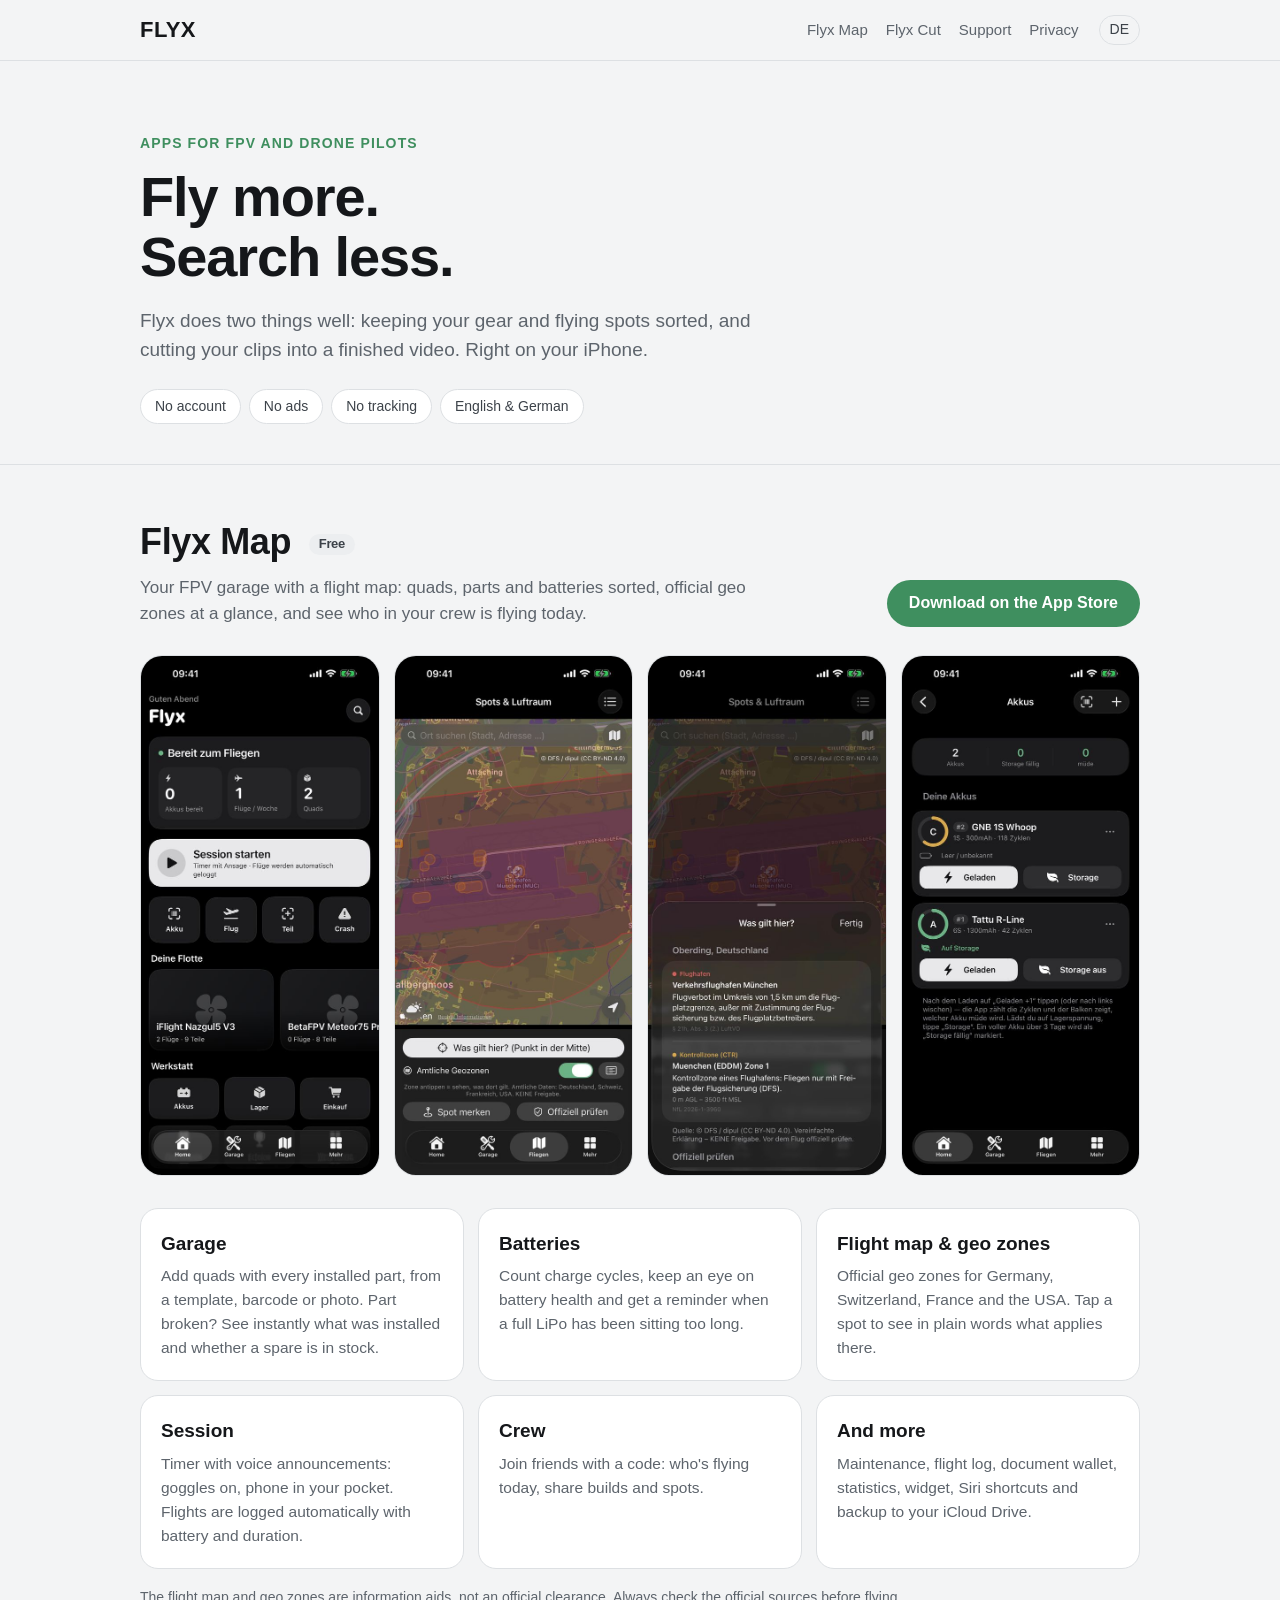
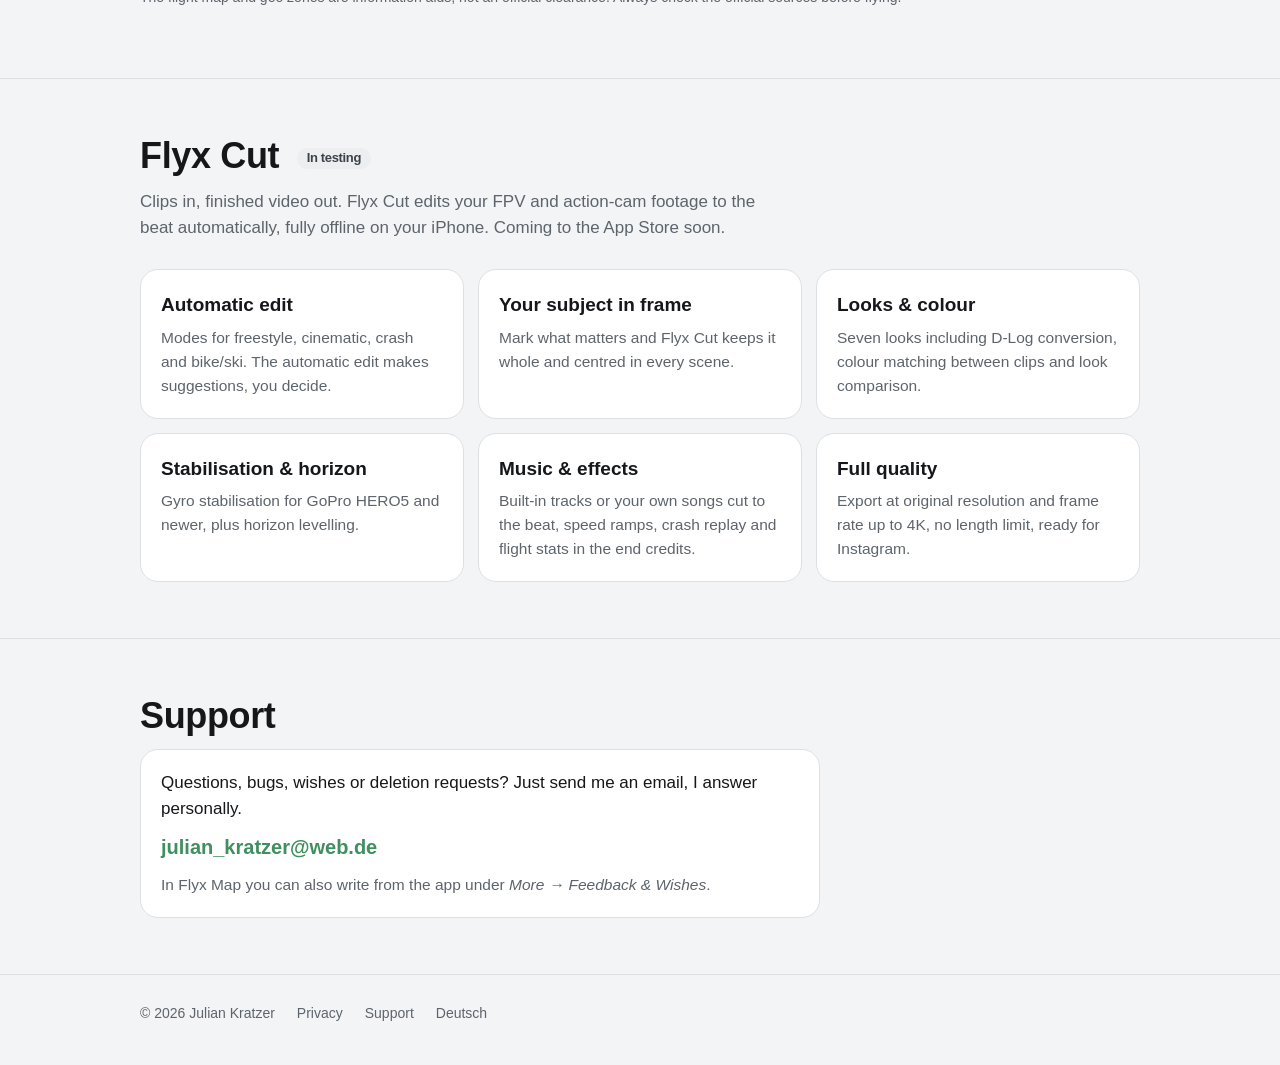
==== site/en/index.html @ c6695c89 "Flyx-Webseite (GitHub Pages): Start, Map, Cut, Support, Datenschutz in DE und EN Liegt hier nur als " ====
<!doctype html>
<html lang="en">
<head>
<meta charset="utf-8">
<meta name="viewport" content="width=device-width, initial-scale=1">
<title>Flyx – Apps for FPV pilots</title>
<meta name="description" content="Flyx Map and Flyx Cut: garage, geo zones and video editing for FPV and drone pilots. No account, no ads, no tracking.">
<link rel="alternate" hreflang="de" href="../">
<link rel="stylesheet" href="../style.css">
</head>
<body>
<header class="top">
  <div class="wrap">
    <a class="brand" href="./">FLYX</a>
    <nav class="main">
      <a href="#map">Flyx Map</a>
      <a href="#cut">Flyx Cut</a>
      <a href="#support">Support</a>
      <a href="privacy.html">Privacy</a>
    </nav>
    <a class="lang" href="../" hreflang="de">DE</a>
  </div>
</header>

<main>
  <section class="hero">
    <div class="wrap">
      <p class="eyebrow">Apps for FPV and drone pilots</p>
      <h1>Fly more.<br>Search less.</h1>
      <p class="lead">Flyx does two things well: keeping your gear and flying spots sorted, and cutting your clips into a finished video. Right on your iPhone.</p>
      <div class="pills">
        <span class="pill">No account</span>
        <span class="pill">No ads</span>
        <span class="pill">No tracking</span>
        <span class="pill">English &amp; German</span>
      </div>
    </div>
  </section>

  <section class="app" id="map">
    <div class="wrap">
      <div class="app-head">
        <div>
          <h2>Flyx Map <span class="badge">Free</span></h2>
          <p>Your FPV garage with a flight map: quads, parts and batteries sorted, official geo zones at a glance, and see who in your crew is flying today.</p>
        </div>
        <a class="btn" href="https://apps.apple.com/app/id6819318431">Download on the App Store</a>
      </div>

      <div class="shots">
        <img src="../img/map-home.jpg" alt="Flyx Map: home screen with fleet and session" loading="lazy" width="540" height="1173">
        <img src="../img/map-map.jpg" alt="Flyx Map: flight map with official geo zones" loading="lazy" width="540" height="1173">
        <img src="../img/map-zone.jpg" alt="Flyx Map: what applies here, in plain words" loading="lazy" width="540" height="1173">
        <img src="../img/map-akkus.jpg" alt="Flyx Map: batteries with charge cycles" loading="lazy" width="540" height="1173">
      </div>

      <div class="grid">
        <div class="card"><h3>Garage</h3><p>Add quads with every installed part, from a template, barcode or photo. Part broken? See instantly what was installed and whether a spare is in stock.</p></div>
        <div class="card"><h3>Batteries</h3><p>Count charge cycles, keep an eye on battery health and get a reminder when a full LiPo has been sitting too long.</p></div>
        <div class="card"><h3>Flight map &amp; geo zones</h3><p>Official geo zones for Germany, Switzerland, France and the USA. Tap a spot to see in plain words what applies there.</p></div>
        <div class="card"><h3>Session</h3><p>Timer with voice announcements: goggles on, phone in your pocket. Flights are logged automatically with battery and duration.</p></div>
        <div class="card"><h3>Crew</h3><p>Join friends with a code: who's flying today, share builds and spots.</p></div>
        <div class="card"><h3>And more</h3><p>Maintenance, flight log, document wallet, statistics, widget, Siri shortcuts and backup to your iCloud Drive.</p></div>
      </div>
      <p class="note">The flight map and geo zones are information aids, not an official clearance. Always check the official sources before flying.</p>
    </div>
  </section>

  <section class="app" id="cut">
    <div class="wrap">
      <div class="app-head">
        <div>
          <h2>Flyx Cut <span class="badge">In testing</span></h2>
          <p>Clips in, finished video out. Flyx Cut edits your FPV and action-cam footage to the beat automatically, fully offline on your iPhone. Coming to the App Store soon.</p>
        </div>
      </div>

      <div class="grid">
        <div class="card"><h3>Automatic edit</h3><p>Modes for freestyle, cinematic, crash and bike/ski. The automatic edit makes suggestions, you decide.</p></div>
        <div class="card"><h3>Your subject in frame</h3><p>Mark what matters and Flyx Cut keeps it whole and centred in every scene.</p></div>
        <div class="card"><h3>Looks &amp; colour</h3><p>Seven looks including D-Log conversion, colour matching between clips and look comparison.</p></div>
        <div class="card"><h3>Stabilisation &amp; horizon</h3><p>Gyro stabilisation for GoPro HERO5 and newer, plus horizon levelling.</p></div>
        <div class="card"><h3>Music &amp; effects</h3><p>Built-in tracks or your own songs cut to the beat, speed ramps, crash replay and flight stats in the end credits.</p></div>
        <div class="card"><h3>Full quality</h3><p>Export at original resolution and frame rate up to 4K, no length limit, ready for Instagram.</p></div>
      </div>
    </div>
  </section>

  <section class="support" id="support">
    <div class="wrap">
      <h2>Support</h2>
      <div class="card">
        <p>Questions, bugs, wishes or deletion requests? Just send me an email, I answer personally.</p>
        <p><a class="mail" href="mailto:julian_kratzer@web.de">julian_kratzer@web.de</a></p>
        <p style="color:var(--muted);font-size:15.5px;margin:0">In Flyx Map you can also write from the app under <em>More → Feedback &amp; Wishes</em>.</p>
      </div>
    </div>
  </section>
</main>

<footer>
  <div class="wrap">
    <span>© 2026 Julian Kratzer</span>
    <a href="privacy.html">Privacy</a>
    <a href="#support">Support</a>
    <a href="../" hreflang="de">Deutsch</a>
  </div>
</footer>
</body>
</html>
---- site/style.css ----
:root {
  --bg: #0e0f11;
  --surface: #17191c;
  --surface-2: #1f2226;
  --line: #2a2e33;
  --text: #eceef0;
  --muted: #9aa1a9;
  --silver: #c4c9cf;
  --accent: #62b080;
  --accent-ink: #0e0f11;
  --radius: 18px;
  color-scheme: dark;
}
@media (prefers-color-scheme: light) {
  :root:not([data-theme="dark"]) {
    --bg: #f3f4f5;
    --surface: #ffffff;
    --surface-2: #eceef0;
    --line: #dde0e3;
    --text: #15171a;
    --muted: #5d646c;
    --silver: #3c4249;
    --accent: #3f8f5f;
    --accent-ink: #ffffff;
    color-scheme: light;
  }
}
:root[data-theme="light"] {
  --bg: #f3f4f5;
  --surface: #ffffff;
  --surface-2: #eceef0;
  --line: #dde0e3;
  --text: #15171a;
  --muted: #5d646c;
  --silver: #3c4249;
  --accent: #3f8f5f;
  --accent-ink: #ffffff;
  color-scheme: light;
}

* { box-sizing: border-box; }
html { -webkit-text-size-adjust: 100%; scroll-behavior: smooth; }
body {
  margin: 0;
  background: var(--bg);
  color: var(--text);
  font: 17px/1.55 -apple-system, BlinkMacSystemFont, "SF Pro Text", "Segoe UI", Roboto, Helvetica, Arial, sans-serif;
}
a { color: var(--accent); text-decoration: none; }
a:hover { text-decoration: underline; }
img { max-width: 100%; display: block; }

.wrap { max-width: 1040px; margin: 0 auto; padding: 0 20px; }

header.top {
  position: sticky; top: env(safe-area-inset-top, 0px); z-index: 10;
  background: color-mix(in srgb, var(--bg) 88%, transparent);
  backdrop-filter: blur(12px); -webkit-backdrop-filter: blur(12px);
  border-bottom: 1px solid var(--line);
}
header.top .wrap { display: flex; align-items: center; gap: 20px; height: 60px; }
.brand { font-weight: 800; font-size: 22px; letter-spacing: .02em; color: var(--text); }
.brand:hover { text-decoration: none; }
nav.main { display: flex; gap: 18px; margin-left: auto; font-size: 15px; }
nav.main a { color: var(--muted); }
nav.main a:hover { color: var(--text); text-decoration: none; }
.lang { font-size: 14px; border: 1px solid var(--line); border-radius: 999px; padding: 3px 10px; color: var(--silver); }
.lang:hover { text-decoration: none; border-color: var(--silver); }
@media (max-width: 640px) { nav.main { display: none; } .lang { margin-left: auto; } }

.hero { padding: 72px 0 40px; }
.eyebrow { color: var(--accent); font-weight: 600; font-size: 14px; letter-spacing: .08em; text-transform: uppercase; margin: 0 0 12px; }
h1 { font-size: clamp(34px, 6vw, 56px); line-height: 1.08; margin: 0 0 18px; letter-spacing: -.02em; }
h2 { font-size: clamp(26px, 4vw, 36px); line-height: 1.15; margin: 0 0 12px; letter-spacing: -.01em; }
h3 { font-size: 19px; margin: 0 0 6px; }
.lead { font-size: 19px; color: var(--muted); max-width: 640px; margin: 0; }
.pills { display: flex; flex-wrap: wrap; gap: 8px; margin-top: 24px; }
.pill { background: var(--surface); border: 1px solid var(--line); border-radius: 999px; padding: 6px 14px; font-size: 14px; color: var(--silver); }

section.app { padding: 56px 0; border-top: 1px solid var(--line); }
.app-head { display: flex; flex-wrap: wrap; align-items: end; justify-content: space-between; gap: 16px; margin-bottom: 28px; }
.app-head p { color: var(--muted); margin: 0; max-width: 620px; }
.btn {
  display: inline-block; background: var(--accent); color: var(--accent-ink);
  font-weight: 600; border-radius: 999px; padding: 11px 22px; font-size: 16px;
}
.btn:hover { text-decoration: none; filter: brightness(1.05); }
.btn.ghost { background: transparent; color: var(--text); border: 1px solid var(--line); }
.badge { display: inline-block; font-size: 13px; font-weight: 600; border-radius: 999px; padding: 3px 10px; background: var(--surface-2); color: var(--silver); margin-left: 8px; vertical-align: middle; }

.shots { display: grid; grid-template-columns: repeat(4, 1fr); gap: 14px; margin-bottom: 32px; }
.shots img { border-radius: 22px; border: 1px solid var(--line); background: var(--surface); aspect-ratio: 1320 / 2868; object-fit: cover; width: 100%; height: auto; }
@media (max-width: 760px) {
  .shots { grid-template-columns: repeat(4, 62%); overflow-x: auto; scroll-snap-type: x mandatory; padding-bottom: 6px; }
  .shots img { scroll-snap-align: start; }
}

.grid { display: grid; grid-template-columns: repeat(3, 1fr); gap: 14px; }
@media (max-width: 860px) { .grid { grid-template-columns: repeat(2, 1fr); } }
@media (max-width: 560px) { .grid { grid-template-columns: 1fr; } }
.card { background: var(--surface); border: 1px solid var(--line); border-radius: var(--radius); padding: 20px; }
.card p { margin: 0; color: var(--muted); font-size: 15.5px; }
.note { color: var(--muted); font-size: 14px; margin-top: 18px; }

.support { padding: 56px 0; border-top: 1px solid var(--line); }
.support .card { max-width: 680px; }
.support .card p { color: var(--text); font-size: 17px; margin-bottom: 10px; }
.mail { font-size: 20px; font-weight: 600; }

footer { border-top: 1px solid var(--line); padding: 28px 0 40px; color: var(--muted); font-size: 14px; }
footer .wrap { display: flex; flex-wrap: wrap; gap: 8px 22px; }
footer a { color: var(--muted); }

/* Rechtstexte */
.legal { padding: 48px 0 24px; max-width: 760px; }
.legal h1 { font-size: clamp(30px, 5vw, 42px); }
.legal h2 { font-size: 24px; margin-top: 40px; }
.legal h3 { margin-top: 24px; }
.legal p, .legal li { color: var(--text); }
.legal ul { padding-left: 20px; }
.legal li { margin-bottom: 8px; }
.legal .meta { color: var(--muted); }
.toc { display: flex; gap: 10px; flex-wrap: wrap; margin: 18px 0 8px; }
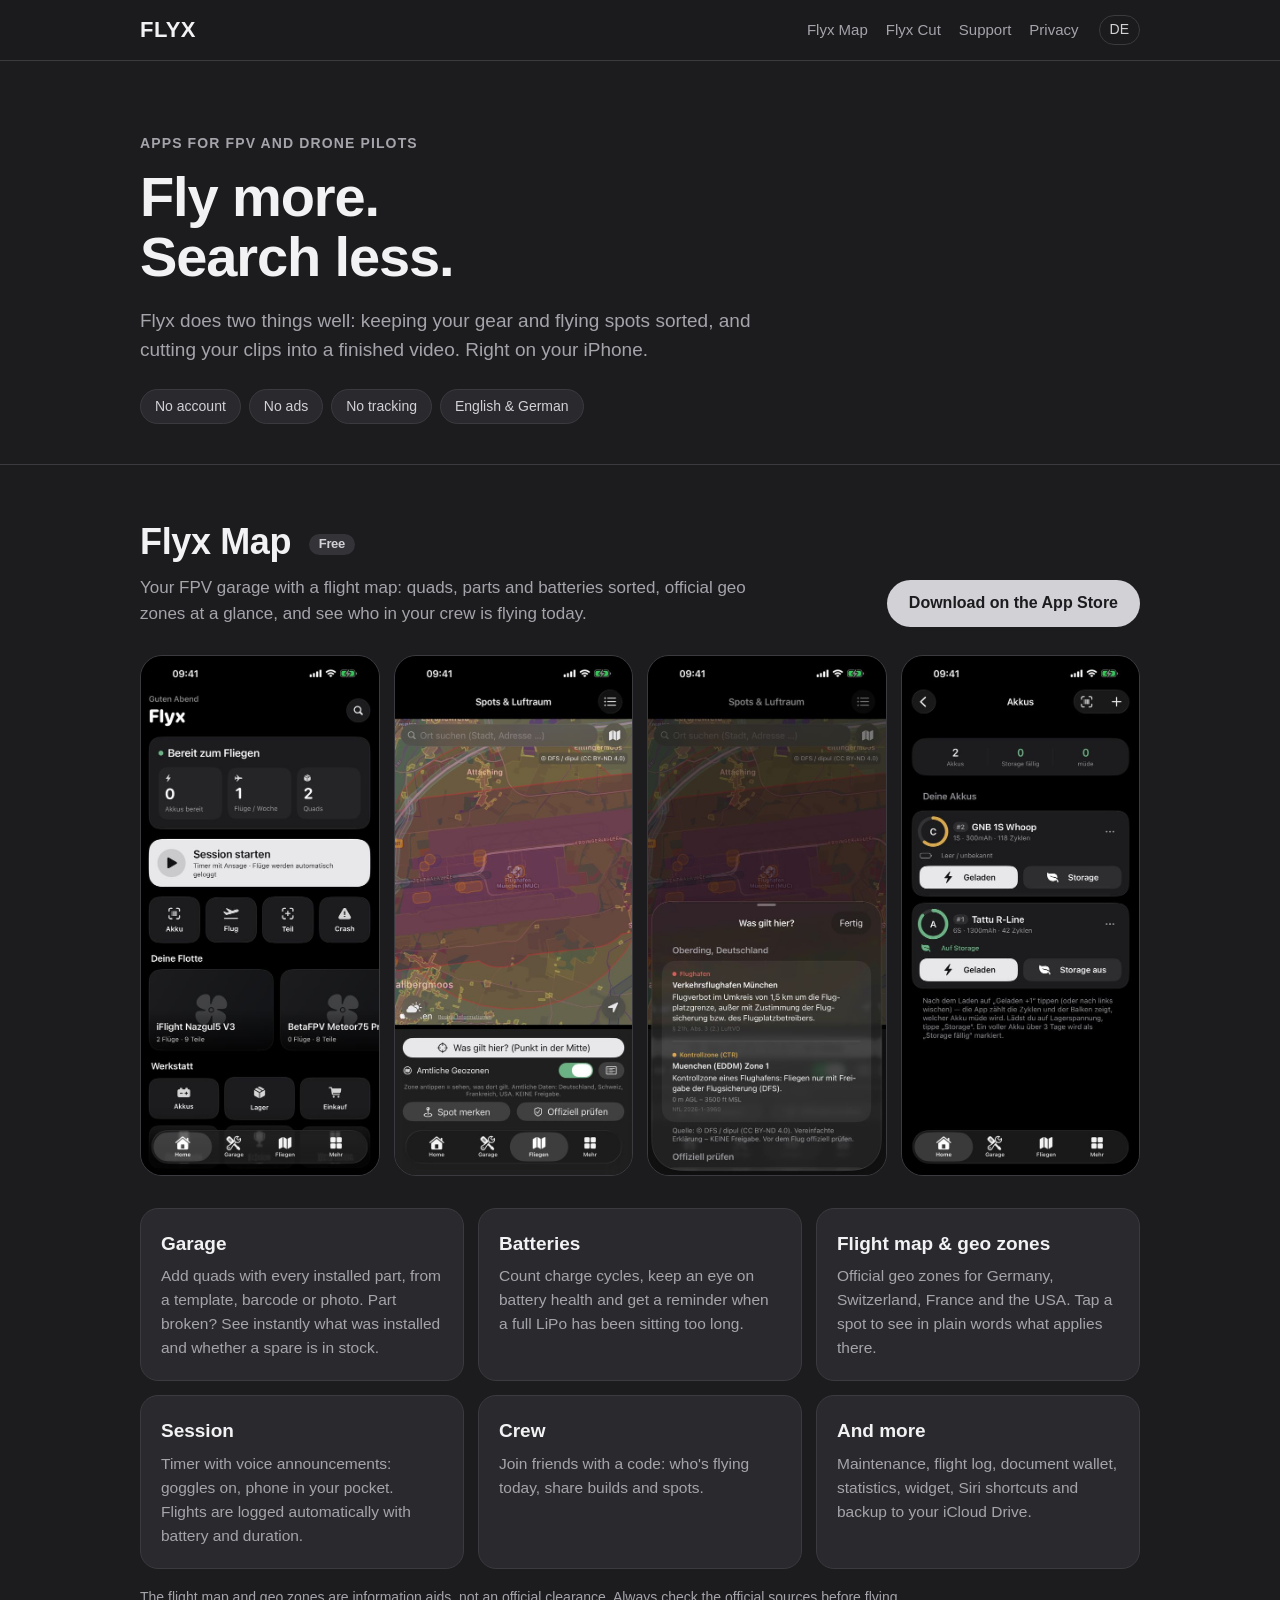
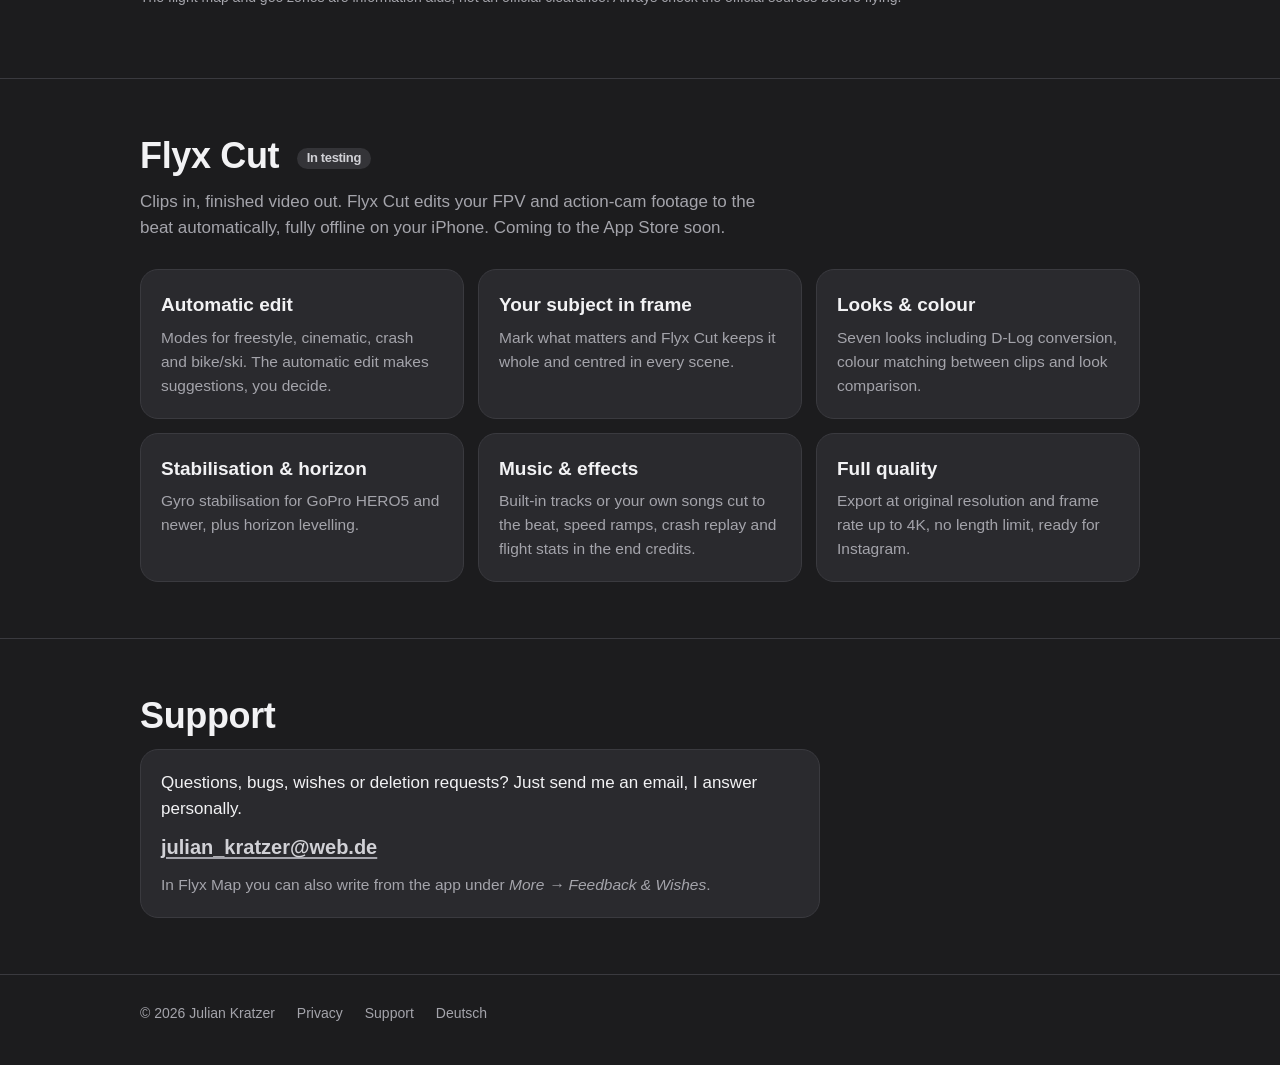
==== commit 9e87b721: "Webseite: Farben aufs neue Flyx-System, Bright Sky im Datenschutz, Store-Link Co-Authored-By: Claude" ====
--- a/site/en/index.html
+++ b/site/en/index.html
@@ -44,7 +44,7 @@
           <h2>Flyx Map <span class="badge">Free</span></h2>
           <p>Your FPV garage with a flight map: quads, parts and batteries sorted, official geo zones at a glance, and see who in your crew is flying today.</p>
         </div>
-        <a class="btn" href="https://apps.apple.com/app/id6819318431">Download on the App Store</a>
+        <a class="btn" href="https://apps.apple.com/app/flyx-map/id6819318431">Download on the App Store</a>
       </div>
 
       <div class="shots">
--- a/site/style.css
+++ b/site/style.css
@@ -1,41 +1,16 @@
 :root {
-  --bg: #0e0f11;
-  --surface: #17191c;
-  --surface-2: #1f2226;
-  --line: #2a2e33;
-  --text: #eceef0;
-  --muted: #9aa1a9;
-  --silver: #c4c9cf;
-  --accent: #62b080;
-  --accent-ink: #0e0f11;
+  /* Flyx-System: Dunkelgrau, Silber, kein Schwarz, kein Blau/Grün */
+  --bg: #1c1c1e;
+  --surface: #2a2a2e;
+  --surface-2: #343438;
+  --line: #3a3a3f;
+  --text: #f2f2f4;
+  --muted: #a4a4ab;
+  --silver: #d1d1d6;
+  --accent: #d1d1d6;
+  --accent-ink: #1c1c1e;
   --radius: 18px;
   color-scheme: dark;
-}
-@media (prefers-color-scheme: light) {
-  :root:not([data-theme="dark"]) {
-    --bg: #f3f4f5;
-    --surface: #ffffff;
-    --surface-2: #eceef0;
-    --line: #dde0e3;
-    --text: #15171a;
-    --muted: #5d646c;
-    --silver: #3c4249;
-    --accent: #3f8f5f;
-    --accent-ink: #ffffff;
-    color-scheme: light;
-  }
-}
-:root[data-theme="light"] {
-  --bg: #f3f4f5;
-  --surface: #ffffff;
-  --surface-2: #eceef0;
-  --line: #dde0e3;
-  --text: #15171a;
-  --muted: #5d646c;
-  --silver: #3c4249;
-  --accent: #3f8f5f;
-  --accent-ink: #ffffff;
-  color-scheme: light;
 }
 
 * { box-sizing: border-box; }
@@ -46,7 +21,8 @@
   color: var(--text);
   font: 17px/1.55 -apple-system, BlinkMacSystemFont, "SF Pro Text", "Segoe UI", Roboto, Helvetica, Arial, sans-serif;
 }
-a { color: var(--accent); text-decoration: none; }
+a { color: var(--silver); text-decoration: none; }
+.legal p a, .legal li a, .mail { text-decoration: underline; text-decoration-color: var(--muted); text-underline-offset: 3px; }
 a:hover { text-decoration: underline; }
 img { max-width: 100%; display: block; }
 
@@ -69,7 +45,7 @@
 @media (max-width: 640px) { nav.main { display: none; } .lang { margin-left: auto; } }
 
 .hero { padding: 72px 0 40px; }
-.eyebrow { color: var(--accent); font-weight: 600; font-size: 14px; letter-spacing: .08em; text-transform: uppercase; margin: 0 0 12px; }
+.eyebrow { color: var(--muted); font-weight: 600; font-size: 14px; letter-spacing: .08em; text-transform: uppercase; margin: 0 0 12px; }
 h1 { font-size: clamp(34px, 6vw, 56px); line-height: 1.08; margin: 0 0 18px; letter-spacing: -.02em; }
 h2 { font-size: clamp(26px, 4vw, 36px); line-height: 1.15; margin: 0 0 12px; letter-spacing: -.01em; }
 h3 { font-size: 19px; margin: 0 0 6px; }
